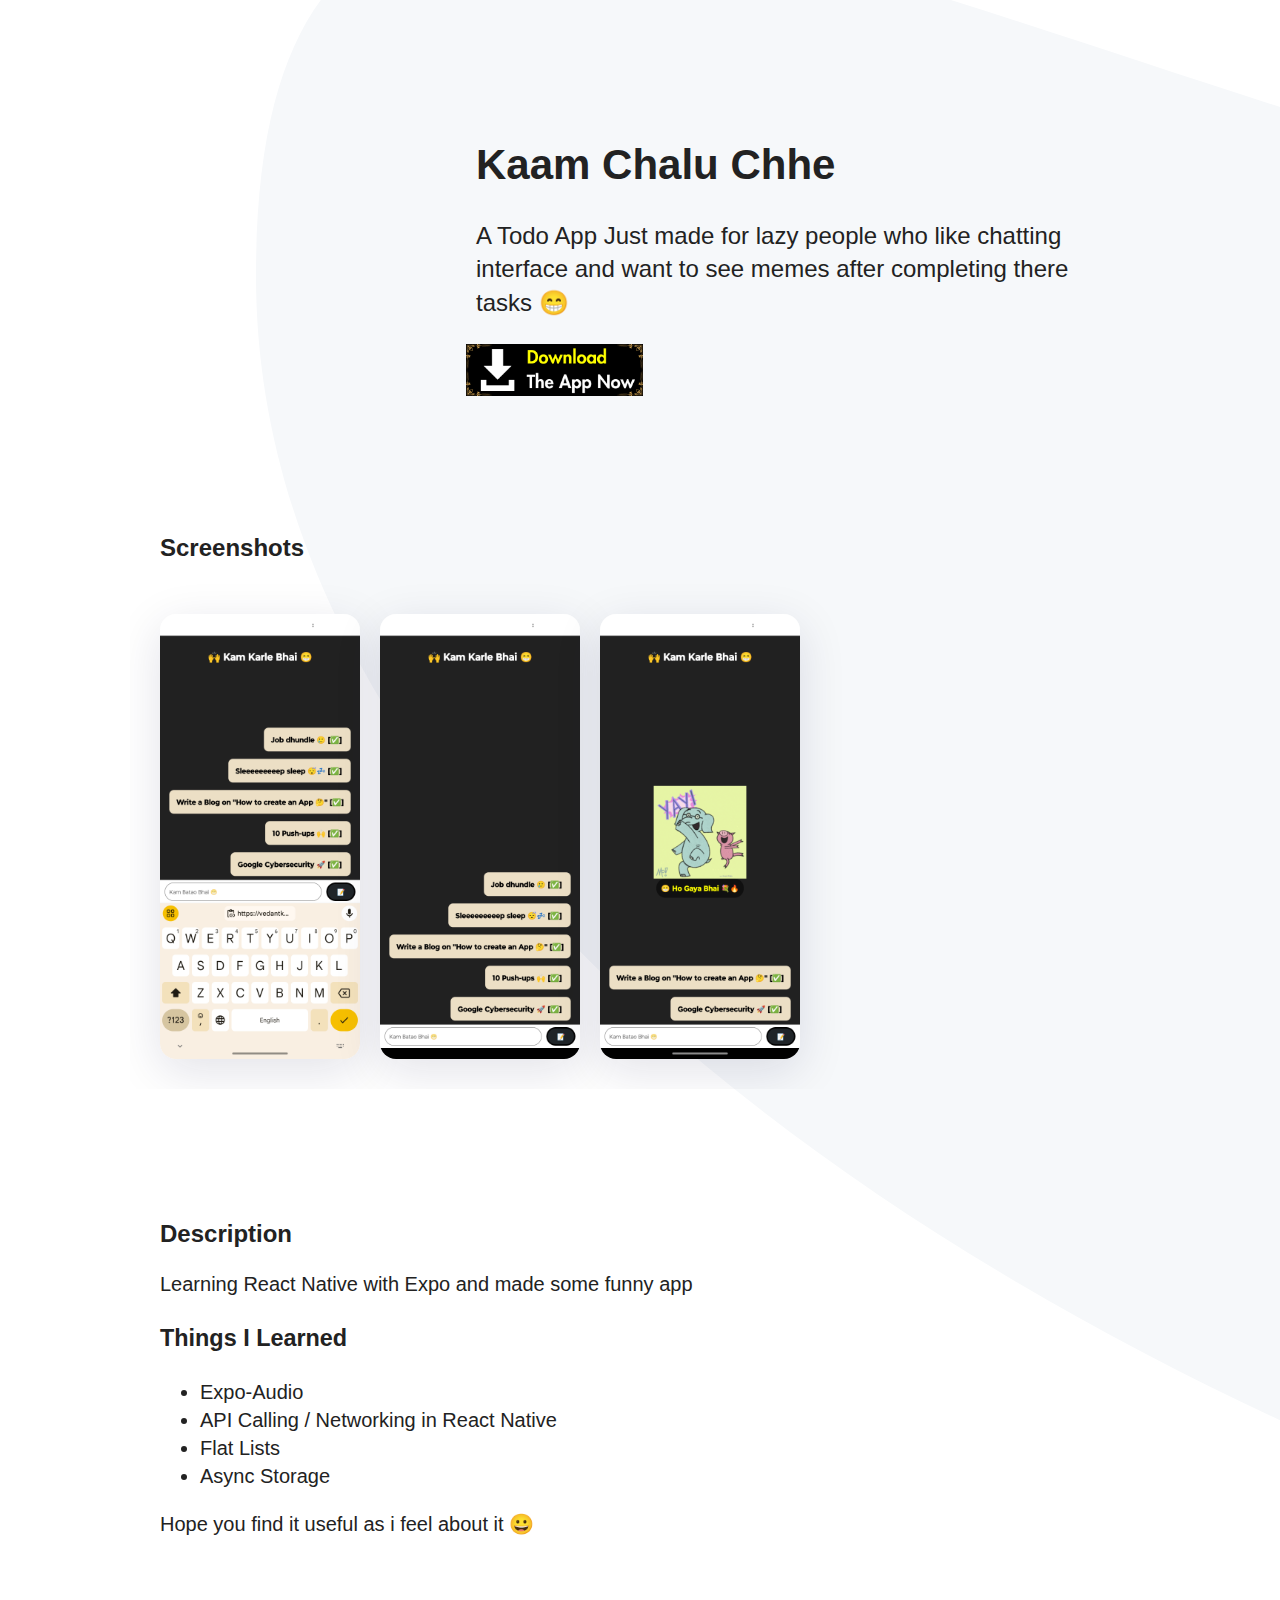
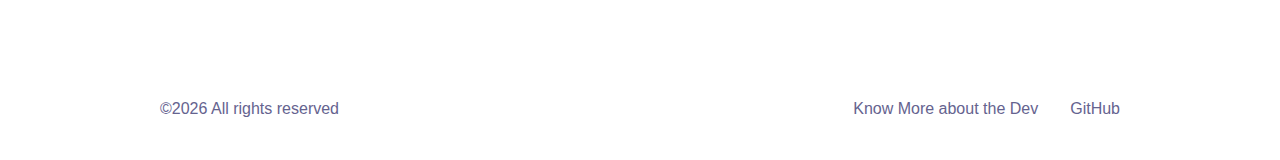
==== vedant/project/to-do-app/index.html @ 5376d1bf "To Do App Project added - Vedant" ====
<!DOCTYPE html>
<html dir="auto" lang="en">
<head>
	<meta charset="UTF-8" />
	<title>Kaam Chalu Chhe</title>

	<meta name="description" content="Download the Todo App Just made for lazy people who like chatting interface and want to see memes after completing there tasks 😁" />
	<meta name="viewport" content="width=device-width, initial-scale=1" />
	<link rel="icon" href="content/image/80qni5ecknyni4w6e3pl.png" />

	<meta property="og:title" content="Kaam Chalu Chhe" />
	<meta property="og:description" content="Download the Todo App Just made for lazy people who like chatting interface and want to see memes after completing there tasks 😁" />
	<meta property="og:image" content="assets/og-image.png" />

	<link rel="stylesheet" href="assets/tobi.css" />
	<link rel="stylesheet" href="assets/style.css" />

</head>
	<body>
		<main>
<header class="app__header container">
	<div class="app__logo-wrapper"> <img class="app__logo" src="content/image/j48icumbwbcl8gmhhqdf.png" alt="Kaam Chalu Chhe"></div>
	<div class="app__infos">
		<h1 class="app__name">Kaam Chalu Chhe</h1>
		<p class="app__description">A  Todo App Just made for lazy people who like chatting interface and want to see memes after completing there tasks 😁</p>
		<div class="app__buttons app__buttons--desktop">
			<a href="https://play.google.com/store" class="app__button-play" target="_blank" title="Download Now">
				<img src="assets/Download.png" alt="Download Now">
			</a>
		</div>
	</div>
</header>
<div class="app__buttons app__buttons--mobile container">
	<a href="https://play.google.com/store" class="app__button-play" target="_blank" title="Download Now">
		<img src="assets/google-play-badge.png" alt="Download Now">
	</a>
	<a href="https://www.apple.com/ios/app-store/" class="app__button-ios" target="_blank" title="Get on Appstore">
		<img src="assets/ios-badge.svg" alt="Get on Appstore">
	</a>
	<a href="https://github.com/" class="app__button-web" target="_blank" title="Go to website">
		<img src="assets/pwa-badge.png" alt="Go to website">
	</a>
</div>
<section class="app__screenshots app__section">
	<div class="container">
		<h2 class="app__section-title">Screenshots</h2>
	</div>
	<div class="app__screenshots-wrapper container-desktop">
		<div class="app__screenshots-list">
			<a href="content/image/6co3l16cbhsqii2yeowd.png" class="lightbox">
				<img src="content/image/6co3l16cbhsqii2yeowd.png" class="app__screenshot" alt="" />
			</a>
			<a href="content/image/tihahp00y8tgmcikxhe2.png" class="lightbox">
				<img src="content/image/tihahp00y8tgmcikxhe2.png" class="app__screenshot" alt="" />
			</a>
			<a href="content/image/yetv04lvfqijgq4483qa.png" class="lightbox">
				<img src="content/image/yetv04lvfqijgq4483qa.png" class="app__screenshot" alt="" />
			</a>
		</div>
	</div>
</section>
<section class="app__fulldescription app__section container">
	<h2 class="app__section-title">Description</h2>
	<div class="app__fulldescription-content">
		<p>Learning React Native with Expo and made some funny app</p>
<h3 id="things-i-learned">Things I Learned</h3>
<ul>
<li>Expo-Audio</li>
<li>API Calling / Networking in React Native</li>
<li>Flat Lists</li>
<li>Async Storage</li>
</ul>
<p>Hope you find it useful as i feel about it 😀</p>

	</div>
</section>
		</main>
		<footer class="footer">
			<div class="container">
				<div class="footer__container">
					<p class="footer__love">
						<script>document.write('&copy;' + (new Date()).getFullYear());</script><noscript>&copy;2024</noscript> All rights reserved
					</p>
					<ul class="footer__links">
							<li class="footer__link">
								<a href="https://vedantkcse.github.io/Portfolio-V1/" targe="_blank">Know More about the Dev</a>
							</li>
							<li class="footer__link">
								<a href="https://github.com/VedantKCSE" targe="_blank">GitHub</a>
							</li>
					</ul>
				</div>
			</div>
		</footer>

		<script type="text/javascript" src="assets/tobi.min.js" /></script>
		<script>
			window.onload = function () {
				var tobi = new Tobi();
			};
		</script>

  </body>
</html>
---- vedant/project/to-do-app/assets/tobi.css ----
.tobi {
  background-color: rgba(26, 42, 58, 0.94);
  bottom: 0;
  box-sizing: border-box;
  contain: strict;
  font-size: 18px;
  left: 0;
  line-height: 1.5555555555555556;
  overflow: hidden;
  position: fixed;
  right: 0;
  top: 0;
  z-index: 1337;
}

.tobi[aria-hidden="true"] {
  display: none;
}

.tobi *,
.tobi *::before,
.tobi *::after {
  box-sizing: inherit;
}

.tobi-is-open {
  overflow-y: hidden;
}

.tobi__slider {
  bottom: 0;
  left: 0;
  position: absolute;
  right: 0;
  top: 0;
  will-change: transform;
}

.tobi__slider:not(.tobi__slider--is-dragging) {
  transition-duration: 0.3s;
  transition-property: transform;
  transition-timing-function: cubic-bezier(0.19, 1, 0.22, 1);
}

@media screen and (prefers-reduced-motion: reduce) {
  .tobi__slider:not(.tobi__slider--is-dragging) {
    transition: none;
  }
}

.tobi__slider--is-draggable [data-type] {
  cursor: -webkit-grab;
  cursor: grab;
}

.tobi__slider--is-dragging [data-type] {
  cursor: -webkit-grabbing;
  cursor: grabbing;
}

.tobi__slide {
  align-items: center;
  display: flex;
  height: 100%;
  justify-content: center;
  width: 100%;
}

.tobi__slide:not(.tobi__slide--is-active) {
  visibility: hidden;
}

.tobi [data-type] {
  max-height: 85vh;
  max-width: 85vw;
  overflow: hidden;
  overflow-y: auto;
  overscroll-behavior: contain;
}

.tobi [data-type] iframe,
.tobi [data-type] video {
  display: block !important;
}

.tobi [data-type] > figure {
  margin: 0;
  position: relative;
}

.tobi [data-type] > figure > img {
  display: block;
  height: auto;
  max-height: 85vh;
  max-width: 85vw;
  width: auto;
}

.tobi [data-type] > figure > figcaption {
  background-color: rgba(255, 255, 255, 0.94);
  bottom: 0;
  color: #1a2a3a;
  padding: 0.22222em 0.44444em;
  position: absolute;
  white-space: pre-wrap;
  width: 100%;
}

.tobi [data-type="html"] video {
  cursor: auto;
  max-height: 85vh;
  max-width: 85vw;
}

.tobi [data-type="iframe"] {
  /* Fix iframe scrolling on iOS */
  -webkit-overflow-scrolling: touch;
  transform: translate3d(0, 0, 0);
}

.tobi [data-type="iframe"] iframe {
  height: 85vh;
  width: 85vw;
}

.tobi > button {
  background-color: transparent;
  border: 0.05556em solid transparent;
  color: #fff;
  cursor: pointer;
  font: inherit;
  line-height: 1;
  margin: 0;
  opacity: 0.5;
  padding: 0.22222em;
  position: absolute;
  touch-action: manipulation;
  transition-duration: 0.3s;
  transition-property: opacity, transform;
  transition-timing-function: cubic-bezier(0.19, 1, 0.22, 1);
  will-change: opacity, transform;
  z-index: 1;
}

@media screen and (prefers-reduced-motion: reduce) {
  .tobi > button {
    transition: none;
    will-change: opacity;
  }
}

.tobi > button svg {
  pointer-events: none;
  stroke: #fff;
  stroke-width: 1;
  stroke-linecap: square;
  stroke-linejoin: miter;
  fill: none;
  color: #fff;
}

.tobi > button:active, .tobi > button:focus, .tobi > button:hover {
  opacity: 1;
  transform: scale(0.84);
}

@media screen and (prefers-reduced-motion: reduce) {
  .tobi > button:active, .tobi > button:focus, .tobi > button:hover {
    transform: none;
  }
}

.tobi > button.tobi__prev, .tobi > button.tobi__next {
  top: calc(50% - 1.94444em);
}

.tobi > button.tobi__prev svg, .tobi > button.tobi__next svg {
  height: 3.88889em;
  width: 3.88889em;
}

.tobi > button.tobi__prev {
  left: 0;
}

.tobi > button.tobi__next {
  right: 0;
}

.tobi > button.tobi__close {
  right: 0.27778em;
  top: 1em;
}

.tobi > button.tobi__close svg {
  height: 3.33333em;
  width: 3.33333em;
}

.tobi > button:disabled, .tobi > button[aria-hidden="true"] {
  display: none;
}

.tobi__counter {
  background-color: transparent;
  color: #fff;
  font-size: 1.11111em;
  left: 1em;
  line-height: 1;
  position: absolute;
  top: 2.22222em;
  z-index: 1;
}

.tobi__counter[aria-hidden="true"] {
  display: none;
}

.tobi-loader {
  display: inline-block;
  height: 5.55556em;
  left: calc(50% - 2.77778em);
  position: absolute;
  top: calc(50% - 2.77778em);
  width: 5.55556em;
}

.tobi-loader::before {
  animation: spin 1s infinite;
  border-radius: 100%;
  border: 0.22222em solid #949ba3;
  border-top-color: #fff;
  bottom: 0;
  content: "";
  left: 0;
  position: absolute;
  right: 0;
  top: 0;
  z-index: 1;
}

.tobi-zoom {
  border: 0;
  box-shadow: none;
  display: inline-block;
  position: relative;
  text-decoration: none;
}

.tobi-zoom img {
  display: block;
}

.tobi-zoom__icon {
  background-color: rgba(26, 42, 58, 0.94);
  bottom: 0;
  color: #fff;
  line-height: 1;
  position: absolute;
  right: 0;
}

.tobi-zoom__icon svg {
  color: #fff;
  fill: none;
  height: 1.11111em;
  padding: 0.22222em;
  pointer-events: none;
  stroke-linecap: square;
  stroke-linejoin: miter;
  stroke-width: 2;
  stroke: #fff;
  width: 1.11111em;
}

@keyframes spin {
  to {
    transform: rotate(360deg);
  }
}
---- vedant/project/to-do-app/assets/style.css ----
:root {
  --font-xl: 42px;
  --font-lg: 24px;
  --font-md: 20px;
  --font-sm: 18px;
  --font-xs: 16px;
  --font-xxs: 14px;
}
@media (max-width: 768px) {
  :root {
    --font-xl: 18px;
    --font-lg: 16px;
    --font-md: 14px;
    --font-sm: 12px;
    --font-xs: 12px;
    --font-xxs: 12px;
  }
}

body {
  font-family: -apple-system, BlinkMacSystemFont, "Segoe UI", Roboto, Oxygen-Sans, Ubuntu, Cantarell, "Helvetica Neue", sans-serif;
  color: #222;
  display: flex;
  min-height: 100vh;
  flex-direction: column;
  font-size: var(--font-md);
  background-color: #fff;
  background-image: url([data-uri]);
  background-size: cover;
  background-position-x: 20vw;
  background-position-y: -10vh;
  background-repeat: no-repeat;
  line-height: 1.4;
}

main {
  flex: 1;
  width: 100%;
}

a {
  color: #65638f;
  text-decoration: none;
}
a:hover {
  color: #5A51FE;
}

.button {
  display: flex;
  background: linear-gradient(65deg, #DA552F, #ea8e39);
  font-family: "Heebo", sans-serif;
  color: #fff;
  display: inline-flex;
  font-size: var(--font-xxs);
  letter-spacing: 0px;
  font-weight: 700;
  line-height: 16px;
  text-transform: uppercase;
  text-decoration: none !important;
  border: none;
  border-radius: 2px;
  cursor: pointer;
  justify-content: center;
  padding: 16px 32px;
  text-align: center;
  white-space: nowrap;
  box-shadow: 0 8px 24px rgba(32, 43, 54, 0.12);
  mix-blend-mode: multiply;
  transition: all 0.15s ease;
}
.button:hover {
  color: #fff;
  box-shadow: 0 8px 24px rgba(32, 43, 54, 0.25);
}
.button--link {
  background: rgba(0, 0, 0, 0);
  color: #5A51FE;
  box-shadow: none;
}
.button--link:hover {
  color: #8751FE;
  box-shadow: none;
}

.accent {
  color: #5A51FE;
}

.container {
  max-width: 960px;
  padding: 0 30px;
  margin: auto;
}

h1, h2 {
  font-family: "Heebo", sans-serif;
}

.container-desktop {
  max-width: 960px;
  padding: 0 30px;
  margin: auto;
}
@media (max-width: 768px) {
  .container-desktop {
    max-width: 100%;
    padding: 0;
  }
}

.tobi-zoom__icon {
  display: none;
}

.app__header {
  display: flex;
  flex-direction: row;
  margin-top: 128px;
  margin-bottom: 128px;
  align-items: center;
}
@media (max-width: 768px) {
  .app__header {
    align-items: flex-start;
    margin-top: 32px;
    margin-bottom: 16px;
  }
}
.app__logo-wrapper {
  display: inline-block;
  background-image: url("ios-mask-border-128.svg");
  background-size: contain;
  max-width: 250px;
  max-height: 250px;
  padding: 1px;
  margin-right: 64px;
  width: 100%;
  height: 100%;
  background-repeat: no-repeat;
}
html[dir=rtl] .app__logo-wrapper {
  margin-left: 64px;
  margin-right: 0;
}
@media (max-width: 768px) {
  .app__logo-wrapper {
    max-width: 100px;
    max-height: 100px;
    margin-right: 16px;
  }
}
.app__logo {
  border-radius: 22.5%;
  mask-image: url("ios-mask.svg");
  mask-size: cover;
  width: 100%;
  height: auto;
}
.app__name {
  font-size: var(--font-xl);
  margin: 0;
}
.app__description {
  font-size: var(--font-lg);
}
@media (max-width: 768px) {
  .app__description {
    margin-top: 8px;
    margin-bottom: 0;
  }
}
.app__screenshots-list {
  display: grid;
  grid-template-columns: 200px 200px 200px 200px 200px 200px;
  grid-column-gap: 20px;
  padding: 30px 0;
}
@media (max-width: 768px) {
  .app__screenshots-list {
    padding: 32px;
    width: 800px;
  }
}
.app__screenshot {
  width: 100%;
  border-radius: 16px;
  box-shadow: 0 12px 48px rgba(17, 16, 62, 0.12);
  transition: all 0.3s ease-in-out;
  transform: scale(1);
  cursor: pointer;
}
.app__screenshot:hover {
  box-shadow: 0 24px 48px rgba(17, 16, 62, 0.12);
  transform: scale(1.05);
}
.app__screenshots-wrapper {
  overflow-y: auto;
}
.app__buttons {
  display: flex;
  flex-direction: row;
  align-items: center;
  margin-left: -9.8px;
}
.app__buttons--mobile {
  display: none;
}
@media (max-width: 768px) {
  .app__buttons {
    margin-left: 0;
    margin-bottom: 64px;
  }
  .app__buttons--mobile {
    display: flex;
    justify-content: center;
  }
  .app__buttons--desktop {
    display: none;
  }
}
.app__button-play img {
  width: 176.4px;
}
.app__button-ios img {
  width: 140px;
}
.app__button-web {
  margin-left: 12px;
}
.app__button-web img {
  width: 157px;
}
@media (max-width: 768px) {
  .app__button-play img {
    width: 126px;
  }
  .app__button-ios img {
    width: 100px;
  }
  .app__button-web {
    margin-left: 8px;
  }
  .app__button-web img {
    width: 112px;
  }
}
.app__section-title {
  font-size: var(--font-lg);
}
.app__section {
  margin-bottom: 128px;
}
@media (max-width: 768px) {
  .app__section {
    margin-bottom: 64px;
  }
}
.app__featured-content {
  display: grid;
  grid-template-columns: 1fr 1fr 1fr 1fr;
  grid-column-gap: 32px;
  align-items: center;
}
@media (max-width: 768px) {
  .app__featured-content {
    display: block;
    padding: 32px;
  }
}
.app__featured-image {
  width: 100%;
  margin: auto;
}

.footer {
  padding: 16px 0;
  font-size: var(--font-xs) !important;
}
.footer a {
  font-size: var(--font-xs) !important;
}
.footer__container {
  color: #65638f;
  display: flex;
  width: 100%;
  justify-content: space-between;
  align-items: center;
}
@media (max-width: 768px) {
  .footer__container {
    flex-direction: column-reverse;
    align-items: flex-start;
  }
}
.footer__links {
  list-style: none;
  display: flex;
  padding-left: 0;
}
.footer__link {
  margin-left: 32px;
}
@media (max-width: 768px) {
  .footer__link {
    margin-left: 0;
    margin-right: 8px;
  }
}

.page {
  max-width: 960px;
  padding: 0 30px;
  margin: auto;
}

.darkmode-toggle {
  z-index: 500;
}

.darkmode-background {
  background-image: url([data-uri]) !important;
  background-size: cover !important;
  background-position-x: 20vw !important;
  background-position-y: -10vh !important;
  background-repeat: no-repeat !important;
}
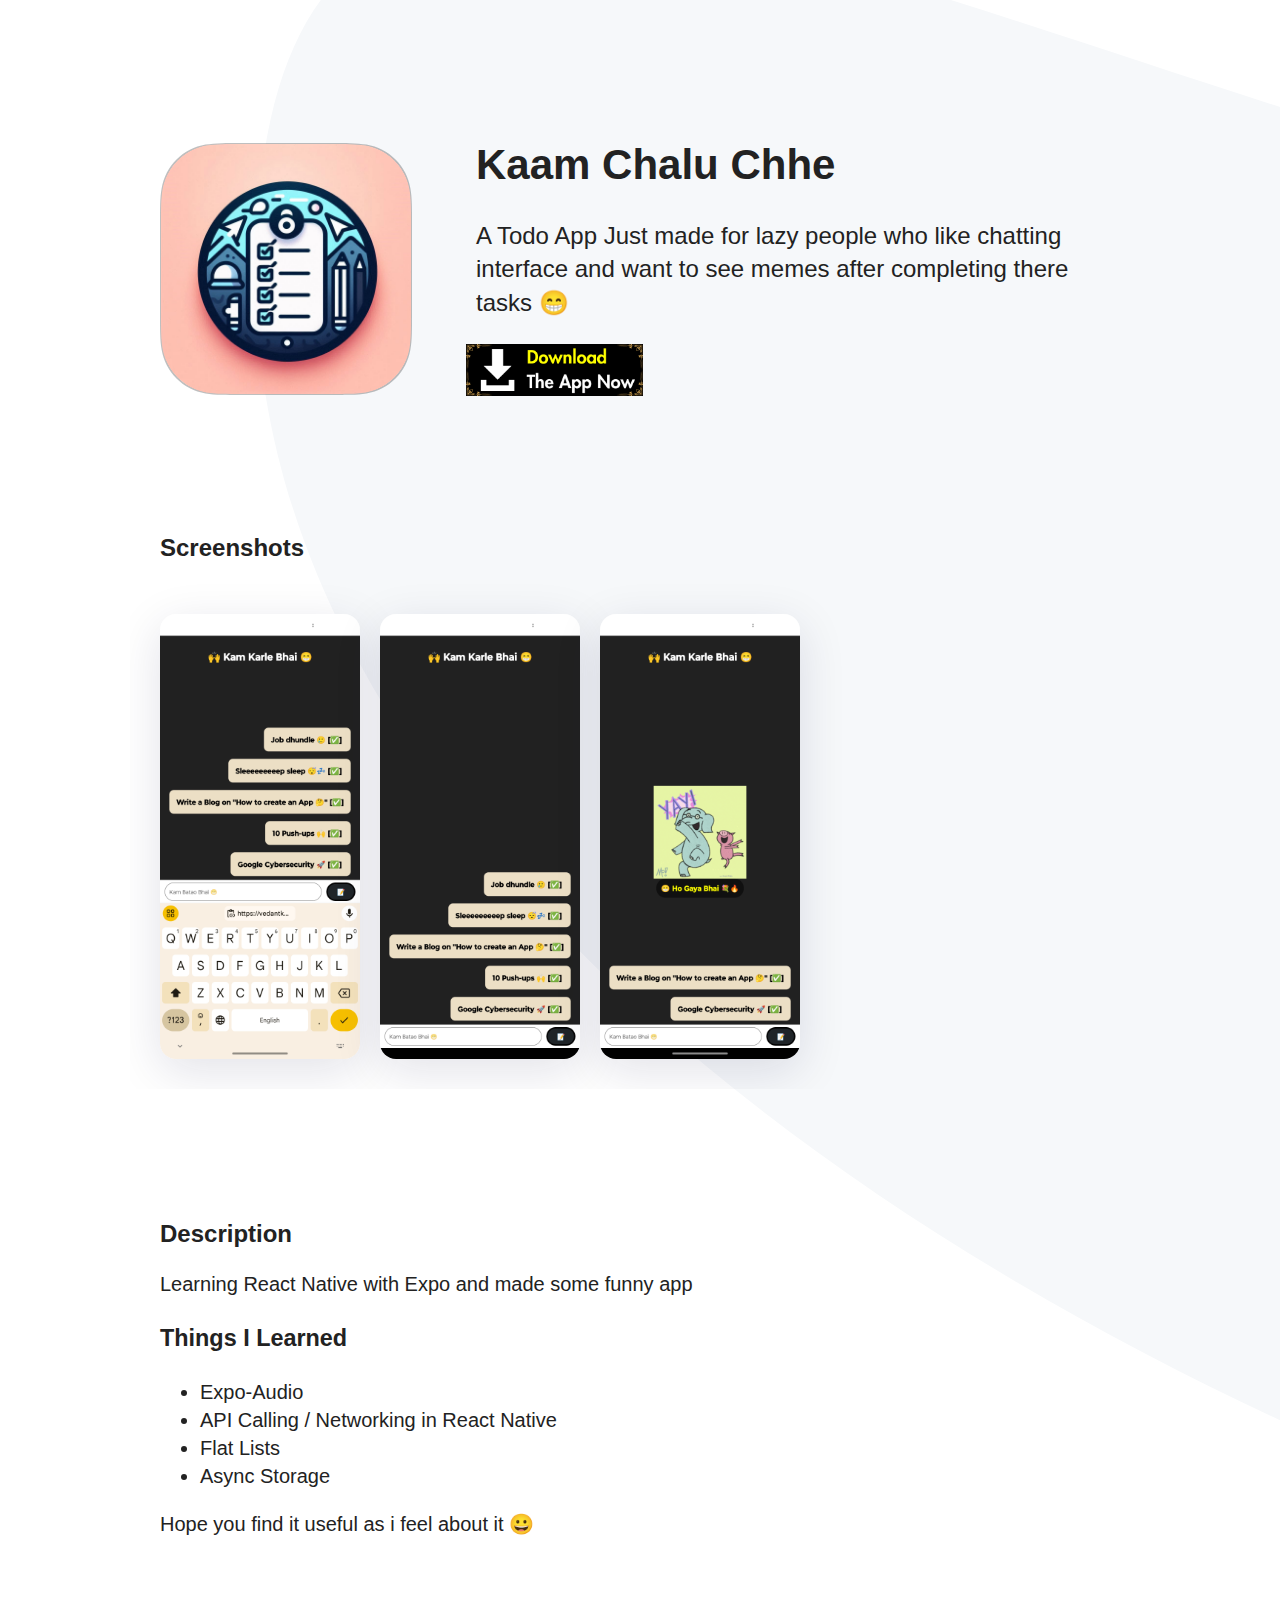
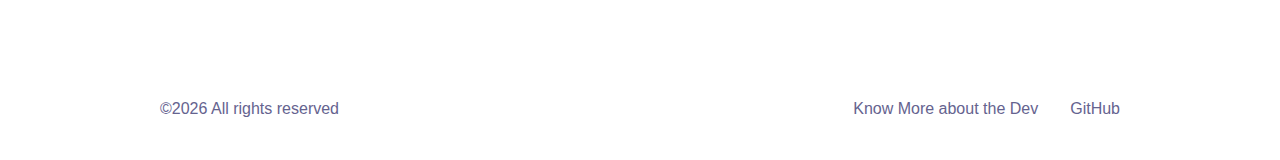
==== commit f4dc0ddd: "fixed the icon render issue - to-do-app webpage" ====
--- a/vedant/project/to-do-app/index.html
+++ b/vedant/project/to-do-app/index.html
@@ -19,7 +19,7 @@
 	<body>
 		<main>
 <header class="app__header container">
-	<div class="app__logo-wrapper"> <img class="app__logo" src="content/image/j48icumbwbcl8gmhhqdf.png" alt="Kaam Chalu Chhe"></div>
+	<div class="app__logo-wrapper"> <img class="app__logo" src="./content/image/j48icumbwbcl8gmhhqdf.png" alt="Kaam Chalu Chhe"></div>
 	<div class="app__infos">
 		<h1 class="app__name">Kaam Chalu Chhe</h1>
 		<p class="app__description">A  Todo App Just made for lazy people who like chatting interface and want to see memes after completing there tasks 😁</p>
